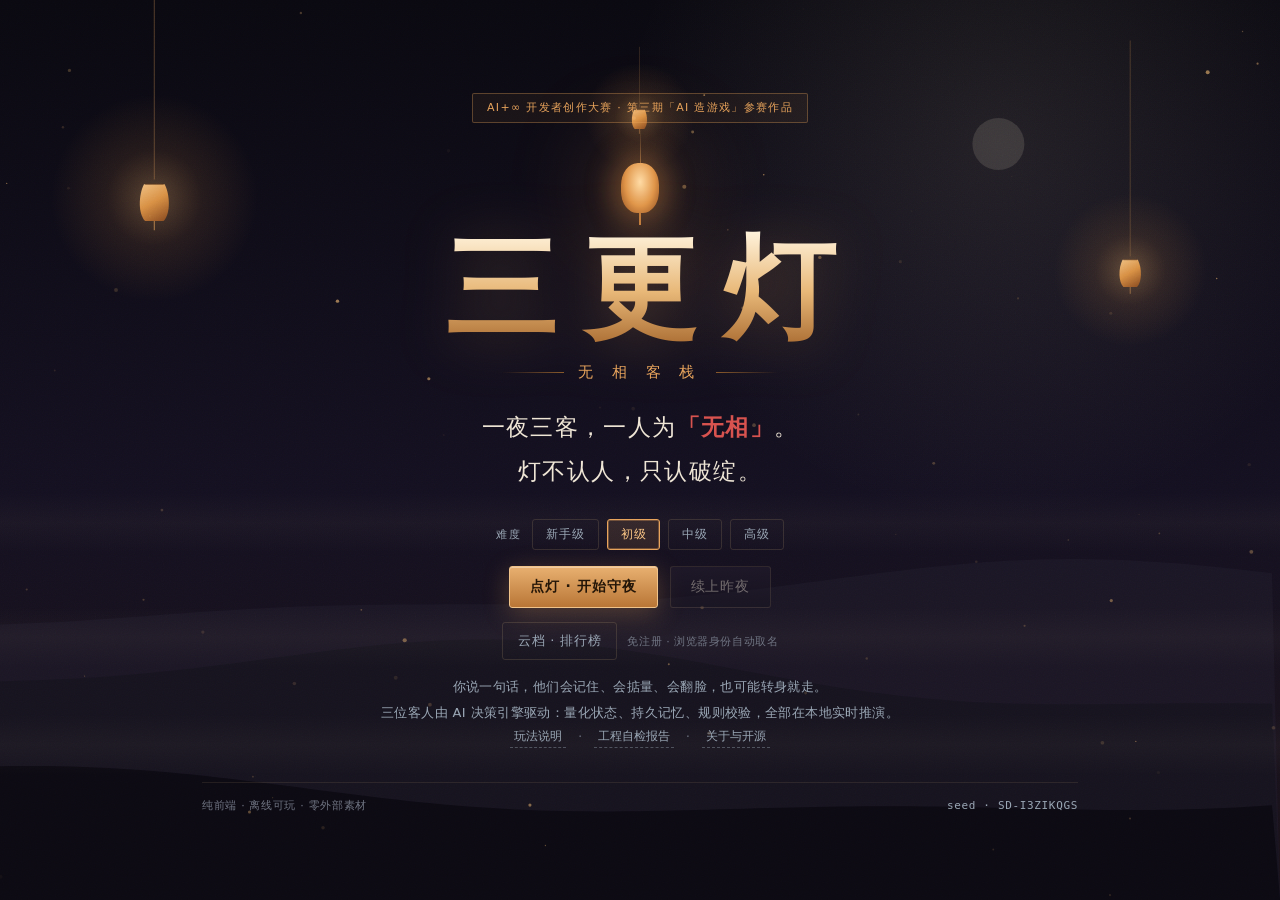
==== cloud-edition/index.html @ 27f0e7eb "feat(cloud): 新增云档版 cloud-edition（Cookie 身份 / 云存档 / 排行榜） - 复用应用 wbapp_XI4fTWFZtJY08ipIT9bg4W 开通云服务（bi" ====
<!doctype html>
<html lang="zh-CN">
<head>
<meta charset="utf-8" />
<meta name="viewport" content="width=device-width, initial-scale=1, viewport-fit=cover" />
<meta name="theme-color" content="#0a0910" />
<title>三更灯 · 无相客栈｜AI 原生推理游戏</title>
<meta name="description" content="《三更灯 · 无相客栈》—— 一夜三客，一人为「无相」。AI NPC 带着记忆与脾气自主决策，你只有六盏灯。" />
<link rel="stylesheet" href="assets/style.css" />
</head>
<body>
<canvas id="bg-canvas" aria-hidden="true"></canvas>
<div id="grain" aria-hidden="true"></div>

<!-- ======================= 封面 ======================= -->
<section id="screen-intro" class="screen active">
  <div class="intro-wrap">
    <div class="intro-badge">AI+∞ 开发者创作大赛 · 第三期「AI 造游戏」参赛作品</div>
    <div class="intro-lantern" aria-hidden="true"><span></span></div>
    <h1 class="game-title">三更灯</h1>
    <div class="title-rule"><i></i><span>无 相 客 栈</span><i></i></div>
    <p class="intro-lead">一夜三客，一人为<strong>「无相」</strong>。<br />灯不认人，只认破绽。</p>
    <!-- 先选难度，再点灯；两行「怎么玩」的描述放到按钮下面 -->
    <div class="tier-pick" id="tier-pick" role="radiogroup" aria-label="难度">
      <span class="tier-pick__label">难度</span>
      <button type="button" class="btn btn-small tier-opt" data-action="set-tier" data-tier="novice" role="radio" aria-checked="false">新手级</button>
      <button type="button" class="btn btn-small tier-opt is-on" data-action="set-tier" data-tier="basic" role="radio" aria-checked="true">初级</button>
      <button type="button" class="btn btn-small tier-opt" data-action="set-tier" data-tier="intermediate" role="radio" aria-checked="false">中级</button>
      <button type="button" class="btn btn-small tier-opt" data-action="set-tier" data-tier="advanced" role="radio" aria-checked="false">高级</button>
    </div>
    <div class="intro-actions">
      <button class="btn btn-primary" id="btn-start">点灯 · 开始守夜</button>
      <button class="btn" id="btn-continue">续上昨夜</button>
    </div>
    <div class="cloud-bar">
      <button type="button" class="btn btn-ghost btn-small" id="btn-cloud">云档 · 排行榜</button>
      <span>免注册 · 浏览器身份自动取名</span>
    </div>
    <p class="intro-sub">你说一句话，他们会记住、会掂量、会翻脸，也可能转身就走。<br />三位客人由 AI 决策引擎驱动：量化状态、持久记忆、规则校验，全部在本地实时推演。</p>
    <div class="intro-links">
      <button class="linkbtn" data-modal="howto">玩法说明</button>
      <span>·</span>
      <button class="linkbtn" data-modal="selftest">工程自检报告</button>
      <span>·</span>
      <button class="linkbtn" data-modal="about">关于与开源</button>
    </div>
    <div class="intro-foot">
      <span>纯前端 · 离线可玩 · 零外部素材</span>
      <span id="intro-seed"></span>
    </div>
  </div>
</section>

<!-- ======================= 游戏主屏 · 五幕分步 ======================= -->
<section id="screen-game" class="screen">
  <header class="topbar">
    <div class="tb-left">
      <button class="icon-btn" id="btn-home" title="回到封面">⌂</button>
      <div class="tb-title"><strong id="tb-night">第一夜</strong><span id="tb-phase">掌柜，客人都到齐了</span></div>
    </div>
    <div class="tb-center">
      <div class="lamps" id="tb-lamps" aria-label="剩余灯数"></div>
      <div class="tb-lamp-label"><span id="tb-lamp-text">6 / 6 盏</span></div>
    </div>
    <div class="tb-right">
      <div class="tb-score">累计 <b id="tb-score">0</b></div>
      <span class="tb-tier" id="tb-tier" data-difficulty-tier="basic">初级</span>
      <button class="icon-btn" id="btn-sound" title="音效开关">♪</button>
      <button class="icon-btn" id="btn-ai-toggle" title="AI 决策面板">AI</button>
      <button class="icon-btn" id="btn-help" title="玩法">?</button>
    </div>
  </header>

  <!-- 步骤条：五幕导航（点灯 → 问询 → 推演 → 指认 → 结案） -->
  <nav class="act-bar" id="act-bar" aria-label="守夜步骤">
    <ol class="act-steps" id="act-steps"></ol>
    <div class="act-bar__tip" id="act-tip"></div>
  </nav>

  <div class="game-grid" id="act-stage" data-act="lamp">
    <!-- 左：证词簿（五幕常驻，随时可对） -->
    <aside class="col col-left">
      <div class="panel grow">
        <div class="panel-head"><h2>证词簿</h2><span class="tag" id="stmt-count">0 条</span></div>
        <div class="flaw-pin" id="flaw-pin"></div>
        <div id="statement-list" class="statement-list"></div>
      </div>
    </aside>

    <!-- 中：三扇窗，一次只开一扇（第①幕「点灯」不再单独开窗：开夜卡就是那一幕） -->
    <main class="col col-center" id="act-windows" data-act="ask">

      <!-- 第①幕 · 点灯 → 已并入开夜提示框（js/main.js showNightFlaw） -->

      <!-- 第二幕 · 逐客问询（三人自上而下排开，点谁问谁） -->
      <section class="act" data-act="ask">
        <div id="guest-row" class="guest-row stack"></div>

        <!-- 柜上物证：精简一行一件，压在对话之上（全文点开看） -->
        <div class="panel clue-strip">
          <div class="panel-head"><h2>柜上物证</h2><span class="tag" id="clue-count">1 件</span><span class="clue-hint">点看全文 · 「对簿」三人同答</span></div>
          <div id="clue-list" class="clue-list"></div>
        </div>

        <div class="dialogue-wrap panel">
          <div class="panel-head"><h2>灯下对话</h2><span class="tag" id="turn-tag">第 0 回</span></div>
          <div id="dialogue" class="dialogue" aria-live="polite"></div>
        </div>

        <div class="action-dock panel">
          <div class="dock-head">
            <span class="dock-label">话头</span>
            <div class="tone-group" id="tone-group"></div>
          </div>
          <div id="topic-row" class="topic-row"></div>
          <div class="dock-foot">
            <button class="btn btn-small" id="btn-listen">添茶 · 缓一口气 <em>耗 1 灯</em></button>
            <button class="btn btn-small" id="btn-act-deduce">问完了 · AI推演</button>
            <button class="btn btn-small btn-danger" id="btn-accuse">点灯 · 指认无相</button>
          </div>
        </div>
      </section>

      <!-- 第三幕 · 推演 -->
      <section class="act" data-act="deduce">
        <div class="act-card wide">
          <div class="act-eyebrow">第 三 步 · 推 演</div>
          <h2 class="act-title">把物证与证词摊开</h2>
          <div id="logic-stage" class="logic-stage"></div>
          <div class="act-actions">
            <button class="btn" id="btn-act-back-ask">回去再问两句</button>
            <button class="btn btn-primary" id="btn-act-to-accuse">锁定了 · 去指认</button>
          </div>
        </div>
      </section>

      <!-- 第四幕 · 指认 -->
      <section class="act" data-act="accuse">
        <div class="act-card wide">
          <div class="act-eyebrow">第 四 步 · 指 认</div>
          <h2 class="act-title">灯一亮，就收不回来了</h2>
          <p class="act-lead">选一位。选错，灯灭人走。</p>
          <div id="accuse-stage" class="accuse-stage"></div>
          <div class="act-actions">
            <button class="btn" id="btn-act-back-deduce">再想想</button>
          </div>
        </div>
      </section>
    </main>

    <!-- 右：AI 决策透明面板 -->
    <aside class="col col-right" id="col-right">
      <div class="panel ai-panel">
        <div class="panel-head"><h2>AI 决策轨迹</h2><span class="tag live">实时</span></div>
        <div id="ai-panel" class="ai-panel-body"></div>
      </div>
    </aside>
  </div>
</section>

<!-- ======================= 单夜结算 ======================= -->
<section id="screen-result" class="screen">
  <div class="result-wrap">
    <div class="result-ornament" id="result-ornament">◈</div>
    <div class="result-eyebrow" id="result-eyebrow">第 一 夜 · 结 局</div>
    <h2 class="result-title" id="result-title">破晓</h2>
    <p class="result-desc" id="result-desc"></p>
    <div class="result-score"><span>本夜得分</span><b id="result-score">0</b></div>
    <div class="result-reveal" id="result-reveal"></div>
    <div class="result-belief" id="result-belief"></div>
    <div class="result-review" id="result-review"></div>
    <div class="result-actions">
      <button class="btn btn-primary" id="btn-next-night">接着守下一夜</button>
      <button class="btn" id="btn-retry-night">重来这一夜</button>
      <button class="btn btn-ghost" id="btn-copy-share">复制分享卡</button>
    </div>
    <div class="result-foot" id="result-foot"></div>
  </div>
</section>

<!-- ======================= 三夜通关 ======================= -->
<section id="screen-finale" class="screen">
  <div class="result-wrap">
    <div class="result-ornament">✦</div>
    <div class="result-eyebrow">三 夜 已 尽</div>
    <h2 class="result-title" id="finale-title">守夜人</h2>
    <p class="result-desc" id="finale-desc"></p>
    <div class="finale-table" id="finale-table"></div>
    <div class="result-actions">
      <button class="btn btn-primary" id="btn-new-run">换一批客人，再守三夜</button>
      <button class="btn" id="btn-finale-agent">看影子掌柜复盘</button>
      <button class="btn btn-ghost" id="btn-finale-copy">复制通关文案</button>
      <button class="btn btn-ghost" id="btn-cloud-finale">上传成绩 · 排行榜</button>
    </div>
    <div class="result-foot">感谢试玩 · 作品与完整源码见「关于与开源」</div>
  </div>
</section>

<div id="modal-root"></div>
<div id="toast" role="status"></div>

<script src="js/core.js"></script>
<script src="js/difficulty.js"></script>
<script src="js/logic.js"></script>
<script src="js/director.js"></script>
<script src="js/npc.js"></script>
<script src="js/llm.js"></script>
<script src="js/llm-config.js"></script>
<script src="js/game.js"></script>
<script src="js/agent.js"></script>
<script src="js/ui.js"></script>
<script src="js/guide.js"></script>
<script src="js/main.js"></script>
<script src="js/cloud-config.js"></script>
<script src="js/cloud-save.js"></script>
</body>
</html>
---- cloud-edition/assets/style.css ----
/* =====================================================================
 * 三更灯 · 无相客栈  |  style.css
 * 暗色国风「灯下夜谈」视觉体系。所有纹理、光晕、立绘均由 CSS/SVG/Canvas
 * 程序化生成，未引入任何图片、字体或音频文件。
 * ===================================================================== */
:root{
  --bg:#0a0910; --bg-2:#100e18; --bg-3:#171420;
  --panel:rgba(23,20,32,.82); --panel-2:rgba(31,26,42,.72);
  --line:rgba(200,170,120,.20); --line-2:rgba(200,170,120,.34);
  --ink:#efe6d6; --label:#c4ced8; --muted:#9aa7b5; --dim:#6f7482;
  --amber:#e8a45c; --amber-lt:#ffc987; --amber-dk:#8a5a2b;
  --jade:#5fd1b2; --crimson:#d8534f; --violet:#9b8fd8;
  --shadow:0 18px 48px rgba(0,0,0,.55);
  --serif:"Songti SC","Noto Serif CJK SC","Source Han Serif SC","STSong",SimSun,serif;
  --sans:"PingFang SC","Microsoft YaHei","Noto Sans CJK SC",system-ui,sans-serif;
}
*{box-sizing:border-box;-webkit-tap-highlight-color:transparent}
html,body{height:100%}
body{
  margin:0;background:var(--bg);color:var(--ink);font-family:var(--sans);
  font-size:14px;line-height:1.6;overflow:hidden;
  -webkit-font-smoothing:antialiased;
}
button{font-family:inherit;color:inherit;cursor:pointer}
button:disabled{cursor:not-allowed;opacity:.42}
h1,h2,h3,p{margin:0}
::-webkit-scrollbar{width:6px;height:6px}
::-webkit-scrollbar-thumb{background:rgba(200,170,120,.25);border-radius:6px}
::-webkit-scrollbar-track{background:transparent}

#bg-canvas{position:fixed;inset:0;width:100%;height:100%;z-index:0;display:block}
#grain{
  position:fixed;inset:0;z-index:1;pointer-events:none;opacity:.32;mix-blend-mode:soft-light;
  background-image:url("data:image/svg+xml;utf8,<svg xmlns='http://www.w3.org/2000/svg' width='160' height='160'><filter id='n'><feTurbulence type='fractalNoise' baseFrequency='.85' numOctaves='3' stitchTiles='stitch'/></filter><rect width='100%25' height='100%25' filter='url(%23n)' opacity='.5'/></svg>");
}
.screen{position:fixed;inset:0;z-index:2;display:none;overflow:auto}
.screen.active{display:block;animation:screenIn .45s ease both}
@keyframes screenIn{from{opacity:0;transform:translateY(8px)}to{opacity:1;transform:none}}

/* ---------------- 通用组件 ---------------- */
.btn{
  border:1px solid var(--line-2);background:linear-gradient(180deg,rgba(43,36,54,.92),rgba(24,20,32,.92));
  color:var(--ink);padding:11px 20px;border-radius:3px;font-size:14px;letter-spacing:.06em;
  transition:.2s ease;position:relative;white-space:nowrap;
}
.btn:hover:not(:disabled){border-color:var(--amber);color:var(--amber-lt);transform:translateY(-2px);box-shadow:0 8px 22px rgba(232,164,92,.16)}
.btn:active:not(:disabled){transform:translateY(0)}
.btn-primary{
  background:linear-gradient(180deg,#e8b070,#b97636);border-color:#f0c38a;color:#241608;font-weight:700;
  box-shadow:0 6px 26px rgba(232,164,92,.28),inset 0 1px 0 rgba(255,255,255,.35);
}
.btn-primary:hover:not(:disabled){background:linear-gradient(180deg,#ffc98a,#c9853f);color:#241608;box-shadow:0 10px 34px rgba(232,164,92,.42)}
.btn-ghost{background:transparent;border-color:rgba(200,170,120,.18);color:var(--muted)}
.btn-danger{border-color:rgba(216,83,79,.5);color:#f0a9a4;background:linear-gradient(180deg,rgba(80,32,34,.7),rgba(36,20,26,.8))}
.btn-danger:hover:not(:disabled){border-color:var(--crimson);color:#ffd0cc;box-shadow:0 8px 22px rgba(216,83,79,.2)}
.btn-small{padding:9px 15px;font-size:13px}
.btn em{font-style:normal;font-size:11px;color:var(--dim);margin-left:6px}
.icon-btn{
  width:32px;height:32px;border:1px solid var(--line);background:rgba(20,17,28,.7);
  border-radius:3px;color:var(--label);font-size:13px;display:grid;place-items:center;transition:.2s;
}
.icon-btn:hover{border-color:var(--amber);color:var(--amber-lt)}
.icon-btn.on{border-color:var(--amber);color:var(--amber-lt);background:rgba(232,164,92,.12)}
.linkbtn{background:none;border:0;color:var(--muted);font-size:12px;padding:2px 4px;border-bottom:1px dashed rgba(154,167,181,.4)}
.linkbtn:hover{color:var(--amber-lt);border-color:var(--amber)}
.mini-btn{width:100%;margin-top:10px;background:rgba(155,143,216,.08);border:1px dashed rgba(155,143,216,.4);color:var(--label);padding:7px;border-radius:3px;font-size:12px}
.mini-btn:hover{background:rgba(155,143,216,.18);color:#fff}
.tag{font-size:11px;color:var(--muted);border:1px solid var(--line);padding:1px 7px;border-radius:2px;letter-spacing:.05em}
.tag.live{color:var(--jade);border-color:rgba(95,209,178,.4);animation:pulse 2.4s infinite}
@keyframes pulse{0%,100%{opacity:1}50%{opacity:.5}}

.panel{
  background:var(--panel);border:1px solid var(--line);border-radius:4px;
  box-shadow:var(--shadow);backdrop-filter:blur(10px);position:relative;overflow:hidden;
}
.panel::before{
  content:"";position:absolute;inset:0;pointer-events:none;opacity:.35;
  background:repeating-linear-gradient(0deg,transparent 0 3px,rgba(255,255,255,.012) 3px 4px);
}
.panel-head{display:flex;align-items:center;justify-content:space-between;padding:10px 13px;border-bottom:1px solid var(--line);background:rgba(255,255,255,.018)}
.panel-head h2{font-family:var(--serif);font-size:14px;font-weight:600;letter-spacing:.16em;color:var(--amber-lt)}

/* ---------------- 封面 ---------------- */
#screen-intro{display:none}
#screen-intro.active{display:grid;place-items:center}
.intro-wrap{position:relative;text-align:center;padding:34px 22px 26px;max-width:920px;width:100%;z-index:2}
.intro-badge{
  display:inline-block;font-size:11px;letter-spacing:.12em;color:var(--amber);
  border:1px solid rgba(232,164,92,.32);background:rgba(232,164,92,.06);
  padding:5px 14px;border-radius:2px;margin-bottom:26px;
}
.intro-lantern{height:78px;position:relative;margin-bottom:4px}
.intro-lantern::before{content:"";position:absolute;left:50%;top:-24px;width:1px;height:40px;background:linear-gradient(180deg,transparent,rgba(232,164,92,.5))}
.intro-lantern span{
  position:absolute;left:50%;top:14px;transform:translateX(-50%);width:38px;height:50px;border-radius:44% 44% 42% 42%;
  background:radial-gradient(ellipse at 50% 38%,#ffdca6,#e0964a 55%,#8d4a1e);
  box-shadow:0 0 26px 10px rgba(232,150,70,.34),0 0 90px 36px rgba(232,150,70,.14);
  animation:sway 5s ease-in-out infinite;
}
.intro-lantern span::after{content:"";position:absolute;left:50%;bottom:-12px;transform:translateX(-50%);width:2px;height:12px;background:#c07c3c}
@keyframes sway{0%,100%{transform:translateX(-50%) rotate(-3deg)}50%{transform:translateX(-50%) rotate(3deg)}}
.game-title{
  font-family:var(--serif);font-size:clamp(58px,11vw,112px);font-weight:700;letter-spacing:.24em;
  text-indent:.24em;line-height:1.05;
  background:linear-gradient(180deg,#fff3dc 0%,#e8b878 52%,#a86a30 100%);
  -webkit-background-clip:text;background-clip:text;color:transparent;
  filter:drop-shadow(0 4px 28px rgba(232,164,92,.28));
}
.title-rule{display:flex;align-items:center;justify-content:center;gap:14px;margin:12px 0 22px;color:var(--amber);font-family:var(--serif);font-size:15px;letter-spacing:.5em}
.title-rule i{display:block;width:62px;height:1px;background:linear-gradient(90deg,transparent,var(--amber-dk))}
.title-rule i:last-child{background:linear-gradient(90deg,var(--amber-dk),transparent)}
.intro-lead{font-family:var(--serif);font-size:clamp(17px,2.4vw,23px);line-height:1.9;color:var(--ink);letter-spacing:.06em}
.intro-lead strong{color:var(--crimson);font-weight:600}
/* 描述文字现在在按钮下面（难度换到按钮上面），上边距由 .intro-actions 的下边距给 */
.intro-sub{margin:0 auto;max-width:640px;color:var(--muted);font-size:13px;line-height:2;letter-spacing:.03em}
.intro-actions{display:flex;gap:12px;justify-content:center;flex-wrap:wrap;margin:16px 0 18px}
.intro-links{display:flex;gap:12px;justify-content:center;align-items:center;color:var(--dim);font-size:12px}
.intro-foot{margin-top:34px;display:flex;justify-content:space-between;gap:12px;color:var(--dim);font-size:11px;letter-spacing:.06em;border-top:1px solid rgba(200,170,120,.12);padding-top:14px;flex-wrap:wrap}
#intro-seed{font-family:ui-monospace,Menlo,Consolas,monospace;color:var(--muted)}

/* ---------------- 顶栏 ---------------- */
#screen-game.active{display:flex;flex-direction:column;overflow:hidden}
.topbar{
  height:58px;flex:0 0 58px;display:flex;align-items:center;justify-content:space-between;gap:12px;
  padding:0 16px;border-bottom:1px solid var(--line);background:rgba(12,10,18,.78);backdrop-filter:blur(12px);z-index:5;
}
.tb-left,.tb-right,.tb-center{display:flex;align-items:center;gap:10px}
.tb-title strong{display:block;font-family:var(--serif);font-size:15px;letter-spacing:.14em;color:var(--amber-lt)}
.tb-title span{display:block;font-size:10px;color:var(--dim);letter-spacing:.06em}
.lamps{display:flex;gap:5px}
.lamp{width:12px;height:17px;border-radius:40% 40% 36% 36%;background:rgba(120,100,80,.22);border:1px solid rgba(200,170,120,.22);transition:.35s}
.lamp.on{background:radial-gradient(ellipse at 50% 35%,#ffe0aa,#d98b3f 60%,#8a4a1c);border-color:#f0bd7d;box-shadow:0 0 9px 2px rgba(232,164,92,.55)}
.lamp.out{animation:lampOut .5s ease}
@keyframes lampOut{from{opacity:1;transform:scale(1)}to{opacity:.2;transform:scale(.8)}}
.tb-lamp-label{font-size:11px;color:var(--muted);font-family:ui-monospace,monospace;white-space:nowrap}
.tb-score{font-size:11px;color:var(--muted);white-space:nowrap}
.tb-score b{color:var(--amber-lt);font-size:15px;font-family:ui-monospace,monospace;margin-left:4px}

/* ---------------- 三栏布局 ---------------- */
.game-grid{
  flex:1;min-height:0;display:grid;grid-template-columns:minmax(220px,270px) minmax(430px,1fr) minmax(240px,300px);
  gap:12px;padding:12px;overflow:hidden;
}
.col{min-height:0;display:flex;flex-direction:column;gap:12px;overflow:hidden}
.col-left .panel.grow{flex:1;display:flex;flex-direction:column;min-height:0}
.col-center{gap:10px}
.col-right{min-width:0}
.col-right.hidden{display:none}

/* 柜上物证 · 精简条：一行一件，全文点开（压在「灯下对话」之上） */
.clue-strip{flex:0 0 auto}
.clue-strip .panel-head{justify-content:flex-start;gap:8px;padding:8px 13px}
.clue-hint{font-size:9.5px;color:var(--dim);margin-left:auto;letter-spacing:.04em}
.clue-list{display:flex;flex-wrap:wrap;gap:6px;padding:8px 11px 2px}
.clue{
  flex:1 1 0;min-width:170px;position:relative;cursor:pointer;
  border:1px solid rgba(232,164,92,.26);border-radius:3px;padding:5px 9px 5px 11px;
  background:linear-gradient(135deg,rgba(232,164,92,.08),rgba(232,164,92,.015));transition:.16s;
}
.clue::before{content:"";position:absolute;left:0;top:0;bottom:0;width:2px;background:var(--amber)}
.clue:hover{border-color:rgba(232,164,92,.5);background:linear-gradient(135deg,rgba(232,164,92,.12),rgba(232,164,92,.03))}
.clue-top{display:flex;align-items:baseline;gap:7px;flex-wrap:wrap}
.clue-top b{font-family:var(--serif);font-size:12px;font-weight:400;letter-spacing:.08em;color:var(--amber-lt);white-space:nowrap}
.clue-val{font-size:10px;color:var(--jade);border:1px solid rgba(95,209,178,.32);padding:0 5px;border-radius:2px;white-space:nowrap}
/* 对簿：挂在物证条上的「一盏灯换三人同答」 */
.clue-confront{
  margin-left:auto;flex:0 0 auto;cursor:pointer;
  font-family:var(--serif);font-size:10.5px;letter-spacing:.1em;line-height:1.5;
  color:var(--amber-lt);background:rgba(232,164,92,.10);
  border:1px solid rgba(232,164,92,.42);border-radius:2px;
  padding:1px 6px;transition:.15s;
}
.clue-confront em{font-style:normal;font-size:9px;color:var(--dim);margin-left:4px;letter-spacing:0}
.clue-confront:hover{background:rgba(232,164,92,.22);border-color:var(--amber);color:#fff}
.clue-confront:disabled{opacity:.38;cursor:not-allowed}
.clue-confront:disabled:hover{background:rgba(232,164,92,.10);border-color:rgba(232,164,92,.42);color:var(--amber-lt)}
.clue-txt{margin:2px 0 0;font-size:10.5px;color:var(--dim);line-height:1.55;
  display:-webkit-box;-webkit-line-clamp:1;-webkit-box-orient:vertical;overflow:hidden}
.clue.open{flex:1 1 100%}
.clue.open .clue-txt{display:block;-webkit-line-clamp:unset;color:var(--label)}
/* 证词簿 */
/* 置顶那一行「✓ 找破绽：<判定句>」：整夜都压在证词簿顶上，随时能对一眼 */
.flaw-pin{padding:8px 11px 9px;font-size:11px;color:var(--jade);letter-spacing:.02em;line-height:1.6;
  border-bottom:1px solid rgba(95,209,178,.18);background:rgba(95,209,178,.045)}
.flaw-pin:empty{display:none}
/* 开夜提示框：一步到位交代题面（夜名 / 三客 / 物证真值 / 今夜破绽） */
.nf-night{font-family:var(--serif);font-size:12.5px;letter-spacing:.14em;color:var(--label);margin:0 0 8px}
.nf-rule{font-size:14px;color:var(--ink);line-height:1.7;margin:0 0 6px}
.nf-rule b{color:var(--amber-lt);font-family:var(--serif);font-size:17px;letter-spacing:.02em;
  text-shadow:0 0 18px rgba(255,201,135,.22)}
.nf-drift{margin:4px 0 4px;font-size:11.5px;color:#e0a3a3;line-height:1.7}
.nf-sec{margin-top:14px}
.nf-sec>h5{margin:0 0 7px;font-size:9.5px;font-weight:600;letter-spacing:.22em;color:var(--dim)}
.nf-guests{list-style:none;margin:0;padding:0;display:flex;gap:8px;flex-wrap:wrap}
.nf-guests li{flex:1 1 0;min-width:88px;border:1px solid var(--line);border-radius:6px;
  padding:7px 9px;background:rgba(255,255,255,.022);display:flex;flex-direction:column;gap:2px}
.nf-guests b{font-family:var(--serif);font-size:13.5px;color:var(--amber-lt);letter-spacing:.06em}
.nf-guests span{font-size:10px;color:var(--dim);letter-spacing:.06em}
.nf-clues{list-style:none;margin:0;padding:0;display:flex;flex-direction:column;gap:5px}
.nf-clues li{display:flex;gap:9px;align-items:baseline;border-left:2px solid rgba(232,164,92,.42);
  padding:4px 9px;background:rgba(255,255,255,.022);font-size:11.5px}
.nf-clues b{flex:0 0 auto;font-family:var(--serif);color:var(--amber-lt);letter-spacing:.04em}
.nf-clues span{color:var(--muted)}
.nf-clues em{font-style:normal;color:var(--jade);font-weight:600;letter-spacing:.02em}
.nf-foot{margin:12px 0 0;font-size:10.5px;line-height:1.65}
.statement-list{flex:1;min-height:0;overflow:auto;padding:9px 11px;display:flex;flex-direction:column;gap:7px}
.stmt{border-left:2px solid rgba(155,143,216,.5);padding:5px 8px;background:rgba(255,255,255,.025);font-size:11.5px;color:var(--label);line-height:1.7}
.stmt .who{color:var(--amber-lt);font-family:var(--serif);margin-right:5px}
.stmt .topic{color:var(--muted);font-size:10px;border:1px solid var(--line);padding:0 4px;margin-right:5px}
.stmt mark{background:rgba(95,209,178,.16);color:#a8f0da;padding:0 2px;border-radius:2px}
.stmt .extra{color:var(--violet);font-size:10px}
.empty-note{color:var(--dim);font-size:11.5px;text-align:center;padding:22px 8px;line-height:1.9}
.col-left .panel.grow>.mini-btn{margin:0 11px 11px;width:auto;flex:0 0 auto}

/* 客人卡 */
/* 客人卡：三人自上而下，一人一行；立绘在左、五维在右（省掉换人条那一层的空间） */
.guest-row.stack{display:flex;flex-direction:column;gap:7px;flex:0 0 auto}
.guest-card{
  position:relative;border:1px solid var(--line);border-radius:4px;overflow:hidden;cursor:pointer;
  background:linear-gradient(180deg,rgba(36,30,46,.9),rgba(17,14,24,.92));transition:.18s ease;
  box-shadow:0 6px 18px rgba(0,0,0,.32);
}
.guest-card:hover{transform:translateY(-1px);border-color:rgba(232,164,92,.5)}
.guest-card.on{border-color:var(--amber);box-shadow:0 0 0 1px rgba(232,164,92,.28),0 8px 22px rgba(232,164,92,.14)}
.guest-card.left{filter:grayscale(.85) brightness(.6);cursor:not-allowed}
.guest-card.left::before{content:"已离店";position:absolute;inset:0;display:grid;place-items:center;z-index:4;color:#f0c0b8;font-family:var(--serif);font-size:14px;letter-spacing:.2em;background:rgba(10,8,14,.55)}
/* 一人一行：立绘 58px 方块贴在左，正文右 */
.gcard{display:flex;align-items:stretch;gap:9px;padding:6px 10px 6px 6px}
.gc-p{flex:0 0 58px;width:58px;height:58px;display:grid;place-items:center;overflow:hidden;border-radius:3px;
  background:radial-gradient(ellipse at 50% 90%,rgba(232,164,92,.16),transparent 70%)}
/* 立绘等比缩进方框：宽高都吃满，靠 svg 默认 preserveAspectRatio 保形，别让 auto 宽度把脸裁掉 */
.gc-p svg{height:100%;width:100%;display:block}
.gc-body{flex:1;min-width:0;display:flex;flex-direction:column;justify-content:center;gap:3px}
.gc-top{display:flex;align-items:baseline;gap:7px;flex-wrap:nowrap;min-width:0}
.gc-num{font-style:normal;font-family:ui-monospace,monospace;font-size:9px;color:var(--dim);border:1px solid var(--line);
  width:14px;height:14px;display:grid;place-items:center;border-radius:2px;flex:0 0 14px;align-self:center}
.guest-card.on .gc-num{background:var(--amber-lt);border-color:var(--amber-lt);color:#241608}
.gc-name{font-family:var(--serif);font-size:14px;letter-spacing:.1em;font-weight:400;color:var(--ink);white-space:nowrap}
.gc-role{font-size:10px;color:var(--amber);letter-spacing:.06em;white-space:nowrap;overflow:hidden;text-overflow:ellipsis}
.gc-badge{margin-left:auto;flex:0 0 auto;font-size:9.5px;color:var(--dim);white-space:nowrap}
.guest-card.on .gc-badge{color:var(--amber-lt)}
/* 五维：自适应列宽，宽屏一行五项、窄屏两列 —— 纵向空间就是这么省出来的 */
.gc-bars{display:grid;grid-template-columns:repeat(auto-fit,minmax(128px,1fr));gap:2px 12px}
.gc-chips{display:flex;flex-wrap:wrap;gap:4px}
.sbar{display:flex;align-items:center;gap:5px;font-size:9.5px;color:var(--muted)}
.sbar span{width:26px;flex:0 0 26px}
.sbar .track{flex:1;height:4px;background:rgba(255,255,255,.07);border-radius:3px;overflow:hidden}
.sbar .fill{height:100%;border-radius:3px;transition:width .5s ease}
.sbar b{width:24px;text-align:right;font-weight:400;font-family:ui-monospace,monospace;color:var(--label)}
.fill.trust{background:linear-gradient(90deg,#5fd1b2,#a8f0da)}
.fill.tension{background:linear-gradient(90deg,#e8a45c,#d8534f)}
.fill.suspicion{background:linear-gradient(90deg,#9b8fd8,#d8534f)}

/* 对话 */
.dialogue-wrap{flex:1;min-height:110px;display:flex;flex-direction:column}
.dialogue{flex:1;min-height:0;overflow:auto;padding:10px 14px;display:flex;flex-direction:column;gap:7px}
.dline{font-size:12.5px;line-height:1.8;animation:lineIn .35s ease both}
@keyframes lineIn{from{opacity:0;transform:translateY(6px)}to{opacity:1;transform:none}}
.dline .who{font-family:var(--serif);letter-spacing:.06em;margin-right:6px}
.dline.ask{color:var(--muted)}
.dline.ask .who{color:var(--amber)}
.dline.npc{color:var(--ink);border-left:2px solid rgba(232,164,92,.35);padding-left:9px}
.dline.npc .who{color:var(--amber-lt)}
.dline.sys{color:var(--dim);font-size:11.5px;font-style:italic}
.dline.clue{color:var(--jade);font-size:11.5px}
.dline .act{font-size:10px;color:var(--violet);border:1px solid rgba(155,143,216,.35);padding:0 5px;margin-right:6px;border-radius:2px}

/* 操作台 */
.action-dock{flex:0 0 auto;padding:10px 12px 11px}
.dock-head{display:flex;align-items:center;justify-content:space-between;gap:10px;margin-bottom:9px;flex-wrap:wrap}
.dock-label{font-family:var(--serif);font-size:12px;letter-spacing:.18em;color:var(--amber-lt)}
.tone-group{display:flex;gap:5px}
.tone{
  border:1px solid var(--line);background:rgba(255,255,255,.02);padding:4px 10px;border-radius:2px;font-size:11.5px;color:var(--muted);transition:.18s;
}
.tone small{display:block;font-size:9px;color:var(--dim);line-height:1.2}
.tone:hover{border-color:var(--amber);color:var(--ink)}
.tone.on{border-color:var(--amber);background:rgba(232,164,92,.15);color:var(--amber-lt)}
.topic-row{display:grid;grid-template-columns:repeat(5,1fr);gap:7px}
.topic-card{
  border:1px solid var(--line);background:linear-gradient(180deg,rgba(45,38,58,.7),rgba(20,17,28,.8));
  border-radius:3px;padding:8px 5px;text-align:center;transition:.18s;position:relative;
}
.topic-card:hover:not(:disabled){border-color:var(--amber);transform:translateY(-2px);background:linear-gradient(180deg,rgba(70,54,58,.8),rgba(28,22,32,.9))}
.topic-card .glyph{display:block;font-family:var(--serif);font-size:19px;color:var(--amber-lt);line-height:1.2}
.topic-card .name{display:block;font-family:var(--serif);font-size:12px;letter-spacing:.1em;margin-top:2px}
.topic-card .hint{display:block;font-size:9px;color:var(--dim);margin-top:2px;white-space:nowrap;overflow:hidden;text-overflow:ellipsis}
.topic-card .num{position:absolute;top:2px;left:4px;font-size:9px;color:var(--dim);font-family:ui-monospace,monospace}
.dock-foot{display:flex;gap:8px;justify-content:space-between;margin-top:9px;flex-wrap:wrap}

/* ================= 五幕分步外壳（P0） ================= */
/* 步骤条：顶栏之下一条窄带，五拍走完才出结论 */
.act-bar{
  flex:0 0 auto;display:flex;align-items:center;justify-content:space-between;gap:12px;
  padding:7px 16px;border-bottom:1px solid var(--line);background:rgba(16,13,22,.62);z-index:4;
}
.act-steps{list-style:none;display:flex;align-items:center;gap:4px;margin:0;padding:0;flex-wrap:wrap}
.act-step{display:flex;align-items:center;gap:5px;padding:2px 10px 2px 6px;border-radius:2px;font-size:11.5px;color:var(--dim);position:relative}
.act-step i{font-style:normal;font-family:var(--serif);font-size:12px;width:17px;height:17px;display:grid;place-items:center;
  border:1px solid rgba(200,170,120,.24);border-radius:50%;color:var(--dim);line-height:1}
.act-step b{font-weight:400;letter-spacing:.08em}
.act-step.done{color:var(--jade)}
.act-step.done i{border-color:rgba(95,209,178,.5);color:var(--jade);background:rgba(95,209,178,.10)}
.act-step.on{color:var(--amber-lt);background:rgba(232,164,92,.10)}
.act-step.on i{border-color:var(--amber);color:#241608;background:linear-gradient(180deg,#ffc98a,#c9853f)}
.act-step.on b{letter-spacing:.14em}
.act-bar__tip{font-size:10.5px;color:var(--dim);letter-spacing:.03em;white-space:nowrap;overflow:hidden;text-overflow:ellipsis}

/* 舞台：一次只开一扇窗 */
#act-windows>.act{display:none}
#act-windows[data-act="lamp"]>.act[data-act="lamp"],
#act-windows[data-act="ask"]>.act[data-act="ask"],
#act-windows[data-act="deduce"]>.act[data-act="deduce"],
#act-windows[data-act="accuse"]>.act[data-act="accuse"]{
  display:flex;flex-direction:column;gap:10px;flex:1;min-height:0;overflow:auto;animation:actIn .26s ease;
}
/* 注意：这里不能写 animation-fill-mode:both —— 动画填充期内的 transform 会让 .act
   成为 fixed 后代的包含块，窄屏吸底操作台（.action-dock）会被错误地钉在 .act 底部。 */
/* 只做淡入，绝不动 transform：一旦 .act 带 transform，它会变成 fixed 后代的包含块，
   窄屏吸底操作台会跟着 .act 跑，每次切幕都跳一下。 */
@keyframes actIn{from{opacity:0}to{opacity:1}}

/* 一幕之「窗」：带自己的标题与前后步 */
.act-card{
  margin:auto;width:100%;max-width:640px;padding:24px 26px 20px;border:1px solid rgba(200,170,120,.20);border-radius:4px;
  background:linear-gradient(180deg,rgba(34,28,44,.92),rgba(15,12,21,.95));box-shadow:0 18px 50px rgba(0,0,0,.5);
}
.act-card.wide{max-width:820px}
.act-eyebrow{font-size:10.5px;letter-spacing:.30em;color:var(--amber);margin-bottom:8px}
.act-title{font-family:var(--serif);font-size:21px;letter-spacing:.10em;color:var(--ink);margin-bottom:10px}
.act-lead{font-size:12.5px;color:var(--label);line-height:1.95;margin-bottom:14px}
.act-actions{display:flex;gap:9px;flex-wrap:wrap;margin-top:16px}
.act-foot{font-size:10.5px;color:var(--dim);line-height:1.9;margin-top:12px;border-top:1px dashed var(--line);padding-top:9px}

/* 第一幕 · 点灯 */
.lamp-roster{display:grid;grid-template-columns:repeat(3,1fr);gap:10px;margin:14px 0}
.lamp-guest{border:1px solid var(--line);border-radius:3px;padding:9px 6px;text-align:center;background:rgba(255,255,255,.02)}
.lamp-guest .lg-p{height:74px;display:grid;place-items:center;overflow:hidden}
.lamp-guest .lg-p svg{height:100%;width:auto;filter:drop-shadow(0 4px 10px rgba(0,0,0,.5))}
.lamp-guest b{display:block;font-family:var(--serif);font-size:14px;letter-spacing:.10em;color:var(--ink);margin-top:4px}
.lamp-guest span{display:block;font-size:10px;color:var(--amber);letter-spacing:.08em;margin-top:2px}
.lamp-brief{list-style:none;margin:0;padding:0;font-size:11.5px;color:var(--label);line-height:1.95}
.lamp-brief li{border-left:2px solid rgba(232,164,92,.3);padding:3px 0 3px 9px;margin-bottom:5px;background:rgba(255,255,255,.02)}
.lamp-brief li b{color:var(--amber-lt);font-family:var(--serif);letter-spacing:.06em}
.lamp-brief li.lb-head{border-left-color:rgba(95,209,178,.45);color:var(--jade);font-size:10.5px}

/* 第二幕 · 话头 chips */
.askchip{font-size:10px;border:1px solid var(--line);border-radius:2px;padding:1px 6px;color:var(--dim);letter-spacing:.04em}
.askchip.on{border-color:rgba(95,209,178,.42);color:#a8f0da;background:rgba(95,209,178,.10)}
.askchip em{font-style:normal;color:var(--jade);margin-left:4px}

/* 第三幕 · 推演台（内联） */
.logic-stage{min-height:0}
.logic-board p{font-size:12px;color:var(--label);line-height:1.9}
.lg-dim{color:var(--dim);font-size:11px}
.lg-em{color:var(--amber-lt);font-family:var(--serif)}
.lg-foot{margin-top:6px;font-size:10.5px}
.oprow{display:flex;gap:7px;margin:12px 0 8px;flex-wrap:wrap}
.opbtn{
  display:flex;align-items:center;gap:6px;padding:6px 12px;border:1px solid var(--line);border-radius:3px;
  background:rgba(255,255,255,.02);color:var(--muted);transition:.18s;
}
.opbtn b{font-family:var(--serif);font-size:17px;line-height:1;color:var(--amber-lt)}
.opbtn span{font-size:11px;letter-spacing:.1em}
.opbtn:hover{border-color:rgba(232,164,92,.55);color:var(--ink)}
.opbtn.on{border-color:var(--amber);background:rgba(232,164,92,.14);box-shadow:0 0 0 1px rgba(232,164,92,.35)}
.opbtn.on span{color:var(--amber-lt)}
.op-legend{list-style:none;margin:0 0 10px;padding:0;display:grid;grid-template-columns:1fr 1fr;gap:3px 14px;font-size:10.5px;color:var(--dim)}
.op-legend li b{color:var(--muted);font-family:var(--serif)}
.op-legend li.on{color:var(--muted)}
.op-legend li.on b{color:var(--amber-lt)}
.logic-table{width:100%;border-collapse:collapse;font-size:11.5px;margin-top:6px}
.logic-table th,.logic-table td{border:1px solid rgba(200,170,120,.16);padding:6px 8px;text-align:left;vertical-align:top}
.logic-table th{background:rgba(232,164,92,.08);color:var(--amber-lt);font-size:11px;letter-spacing:.08em;font-weight:400}
.logic-table tbody tr:last-child{background:rgba(155,143,216,.07)}
.logic-verdict{margin-top:12px;font-size:12.5px;line-height:1.9}
/* 当夜残卷（P5）：只留「这一夜找什么样的破绽」，不再印式子 */
.lg-scroll{display:flex;align-items:baseline;gap:8px;flex-wrap:wrap;margin:10px 0 0;padding:7px 10px;
  border-left:2px solid rgba(232,164,92,.5);background:rgba(232,164,92,.06);border-radius:2px}
.lg-tag{font-size:10px;letter-spacing:.18em;color:var(--amber);border:1px solid rgba(232,164,92,.4);
  padding:1px 5px;border-radius:2px;white-space:nowrap}
.lg-kind{font-size:10px;letter-spacing:.12em;color:var(--violet);border:1px solid rgba(155,143,216,.42);
  padding:1px 5px;border-radius:2px;white-space:nowrap}
.lg-expr{font-family:var(--serif);font-size:14px;color:var(--amber-lt);letter-spacing:.02em;line-height:1.7}
.lg-gloss{font-size:11px;color:var(--dim);line-height:1.7;flex:1 1 100%}
.lg-warn{margin:6px 0 0;font-size:11px;color:var(--amber-lt);line-height:1.8}
.lg-foot2{margin:8px 0 0;font-size:11px;color:var(--dim);line-height:1.8}
.lg-count td{background:rgba(155,143,216,.06);font-size:12px}

/* AI 掌柜 · 审计（弹窗） */
.au-row{display:flex;align-items:center;gap:8px;margin:5px 0;font-size:11.5px}
.au-nm{flex:0 0 56px;color:var(--label);font-family:var(--serif);letter-spacing:.06em}
.au-row.hot .au-nm{color:var(--amber-lt)}
.au-pct{flex:0 0 38px;text-align:right;color:var(--dim);font-size:10.5px}

/* 第四幕 · 指认 */
.accuse-stage{display:grid;grid-template-columns:repeat(3,1fr);gap:10px;margin:14px 0 0}
.accuse-card{
  border:1px solid var(--line);border-radius:3px;padding:10px 8px;text-align:center;background:rgba(255,255,255,.02);
  transition:.18s;color:var(--muted);
}
.accuse-card:hover:not(:disabled){border-color:var(--crimson);background:rgba(216,83,79,.10);transform:translateY(-3px)}
.accuse-card .ac-p{height:82px;display:grid;place-items:center;overflow:hidden}
.accuse-card .ac-p svg{height:100%;width:auto;filter:drop-shadow(0 4px 10px rgba(0,0,0,.5))}
.accuse-card b{display:block;font-family:var(--serif);font-size:15px;letter-spacing:.12em;color:var(--ink);margin-top:5px}
.accuse-card span{display:block;font-size:10px;color:var(--amber);letter-spacing:.08em;margin-top:2px}
.accuse-card em{display:block;font-style:normal;font-size:10px;color:var(--violet);margin-top:5px;font-family:ui-monospace,monospace}
.accuse-card:disabled{opacity:.4;cursor:not-allowed}
.accuse-note{grid-column:1/-1;font-size:10.5px;color:var(--dim);line-height:1.9}

/* AI 决策面板 */
.ai-panel{flex:1;min-height:0;display:flex;flex-direction:column}
.ai-panel-body{flex:1;min-height:0;overflow:auto;padding:10px 12px 16px}
.ai-empty{color:var(--dim);font-size:11.5px;line-height:2;text-align:center;padding:24px 6px}
.ai-block{margin-bottom:14px}
.ai-block h4{font-size:10.5px;letter-spacing:.16em;color:var(--muted);font-weight:500;margin-bottom:7px;display:flex;justify-content:space-between}
.ai-block h4 span{color:var(--dim);font-family:ui-monospace,monospace;letter-spacing:0}
.chiprow{display:flex;flex-wrap:wrap;gap:5px}
.chip{font-size:10px;font-family:ui-monospace,monospace;border:1px solid var(--line);padding:2px 6px;border-radius:2px;color:var(--label);background:rgba(255,255,255,.025)}
.chip.hot{color:var(--amber-lt);border-color:rgba(232,164,92,.4)}
.util{display:flex;align-items:center;gap:6px;margin-bottom:4px;font-size:10px}
.util .nm{width:62px;flex:0 0 62px;color:var(--label);white-space:nowrap;overflow:hidden;text-overflow:ellipsis}
.util .bar{flex:1;height:7px;background:rgba(255,255,255,.055);border-radius:2px;overflow:hidden}
.util .bar i{display:block;height:100%;background:linear-gradient(90deg,rgba(155,143,216,.55),var(--violet));border-radius:2px}
.util .val{width:34px;text-align:right;font-family:ui-monospace,monospace;color:var(--muted)}
.util.chosen .nm{color:var(--amber-lt);font-weight:700}
.util.chosen .bar i{background:linear-gradient(90deg,rgba(232,164,92,.6),var(--amber-lt))}
.util.illegal{opacity:.38}
.util.illegal .nm{text-decoration:line-through}
.rule-note{font-size:10px;color:var(--jade);line-height:1.75;border-left:2px solid rgba(95,209,178,.35);padding-left:7px;margin-bottom:4px}
.chosen-badge{display:inline-block;font-family:var(--serif);font-size:14px;letter-spacing:.12em;color:#241608;background:linear-gradient(180deg,#ffc98a,#c9853f);padding:3px 14px;border-radius:2px}
.delta{font-size:10px;font-family:ui-monospace,monospace;color:var(--label);line-height:1.9}
.delta .up{color:var(--jade)}.delta .down{color:var(--crimson)}
.memo{font-size:10.5px;color:var(--muted);line-height:1.8;border-top:1px dashed var(--line);padding-top:5px;margin-top:5px}
.ai-btns{display:flex;gap:6px;flex-wrap:wrap;margin-top:6px}

/* ---------------- 结算 / 通关 ---------------- */
#screen-result.active,#screen-finale.active{display:grid;place-items:center}
.result-wrap{width:min(760px,92vw);max-height:92vh;overflow:auto;background:rgba(17,14,24,.9);border:1px solid var(--line-2);border-radius:5px;box-shadow:var(--shadow);padding:30px 34px;text-align:center;position:relative;backdrop-filter:blur(14px)}
.result-ornament{font-size:26px;color:var(--amber);margin-bottom:6px;text-shadow:0 0 22px rgba(232,164,92,.6)}
.result-eyebrow{font-size:11px;letter-spacing:.4em;color:var(--muted)}
.result-title{font-family:var(--serif);font-size:clamp(34px,7vw,54px);letter-spacing:.22em;text-indent:.22em;margin:8px 0 12px;background:linear-gradient(180deg,#fff0d6,#d99a53);-webkit-background-clip:text;background-clip:text;color:transparent}
.result-desc{font-family:var(--serif);font-size:14px;color:var(--label);line-height:2;max-width:560px;margin:0 auto}
.result-score{margin:20px 0;display:flex;align-items:baseline;justify-content:center;gap:12px}
.result-score span{font-size:11px;color:var(--muted);letter-spacing:.2em}
.result-score b{font-family:ui-monospace,monospace;font-size:38px;color:var(--amber-lt);text-shadow:0 0 24px rgba(232,164,92,.4)}
.result-reveal{text-align:left;border:1px solid var(--line);border-radius:3px;overflow:hidden;margin:14px 0}
.reveal-row{display:grid;grid-template-columns:90px 1fr;gap:10px;padding:9px 12px;border-bottom:1px solid rgba(200,170,120,.1);font-size:12px}
.reveal-row:last-child{border-bottom:0}
.reveal-row .k{color:var(--amber);font-family:var(--serif);letter-spacing:.1em}
.reveal-row .v{color:var(--label);line-height:1.8}
.reveal-row .v em{font-style:normal;color:var(--jade)}
.reveal-row .v i{font-style:normal;color:var(--crimson)}
.result-belief{display:flex;flex-direction:column;gap:6px;margin:14px 0;text-align:left}
.belief-row{display:flex;align-items:center;gap:9px;font-size:11px;color:var(--muted)}
.belief-row .nm{width:64px;color:var(--label)}
.belief-row .bar{flex:1;height:6px;background:rgba(255,255,255,.06);border-radius:3px;overflow:hidden}
.belief-row .bar i{display:block;height:100%;background:linear-gradient(90deg,#9b8fd8,#d8534f);border-radius:3px}
.belief-row .pct{width:42px;text-align:right;font-family:ui-monospace,monospace}
.result-actions{display:flex;gap:10px;justify-content:center;flex-wrap:wrap;margin-top:20px}.result-foot{margin-top:20px;font-size:11px;color:var(--dim);border-top:1px solid rgba(200,170,120,.12);padding-top:12px;line-height:1.9}
/* 复盘卡：漏掉的物证 / 自相矛盾 / 门槛差多少 */
.result-review{margin:14px 0;text-align:left}
.rv-wrap{border:1px solid rgba(200,170,120,.18);border-radius:3px;padding:12px 14px;background:rgba(255,255,255,.015)}
.rv-h{font-size:11px;letter-spacing:.14em;color:var(--muted);margin:2px 0 8px}
.rv-h+.rv-row{margin-bottom:10px}
.rv-row{display:flex;gap:10px;font-size:12px;line-height:1.75;color:var(--label);margin-bottom:4px}
.rv-row .rv-k{flex:0 0 96px;color:#c4ced8}
.rv-row .rv-v{flex:1;color:var(--muted)}
.rv-row .rv-v i{color:#c9a227;font-style:normal}
.rv-foot{margin-top:10px;padding-top:10px;border-top:1px dashed rgba(200,170,120,.16);font-size:11px;color:var(--dim);line-height:1.8}
.finale-table{width:100%;border-collapse:collapse;margin:18px 0;font-size:12px}
.finale-table th,.finale-table td{border-bottom:1px solid rgba(200,170,120,.14);padding:8px 6px;text-align:center;color:var(--label)}
.finale-table th{color:var(--muted);font-weight:400;letter-spacing:.1em;font-size:11px}
.finale-table td.ok{color:var(--jade)}
.finale-table td.no{color:var(--crimson)}

/* ---------------- 弹窗 / Toast ---------------- */
.modal-mask{position:fixed;inset:0;z-index:30;background:rgba(5,4,9,.78);backdrop-filter:blur(6px);display:grid;place-items:center;padding:20px;animation:fade .2s ease}
@keyframes fade{from{opacity:0}to{opacity:1}}
.modal{width:min(720px,94vw);max-height:86vh;overflow:auto;background:linear-gradient(180deg,#1b1724,#100e18);border:1px solid var(--line-2);border-radius:5px;box-shadow:0 24px 70px rgba(0,0,0,.7)}
.modal-head{display:flex;justify-content:space-between;align-items:center;padding:14px 18px;border-bottom:1px solid var(--line);position:sticky;top:0;background:#1b1724;z-index:2}
.modal-head h3{font-family:var(--serif);font-size:17px;letter-spacing:.16em;color:var(--amber-lt)}
.modal-body{padding:18px 20px 22px;font-size:13px;color:var(--label);line-height:1.95}
.modal-body h4{font-family:var(--serif);color:var(--amber);font-size:14px;letter-spacing:.1em;margin:18px 0 6px}
.modal-body h4:first-child{margin-top:0}
.modal-body p{margin:6px 0}
.modal-body ul{padding-left:20px;margin:6px 0}
.modal-body li{margin:3px 0}
.modal-body code,.modal-body pre{font-family:ui-monospace,Menlo,Consolas,monospace;font-size:11px;color:var(--jade);background:rgba(0,0,0,.35);padding:1px 5px;border-radius:2px}
.modal-body pre{display:block;padding:10px 12px;overflow:auto;line-height:1.6;white-space:pre-wrap;word-break:break-all;border:1px solid var(--line)}
.kv{display:grid;grid-template-columns:130px 1fr;gap:6px 12px;font-size:12px;margin:8px 0}
.kv .k{color:var(--muted)}
.test-row{display:flex;gap:8px;align-items:flex-start;font-size:11.5px;border-bottom:1px dashed rgba(200,170,120,.14);padding:6px 0}
.test-row .ok{color:var(--jade);flex:0 0 auto}.test-row .bad{color:var(--crimson);flex:0 0 auto}
.test-row .d{color:var(--dim);font-family:ui-monospace,monospace;font-size:10px;overflow:hidden;text-overflow:ellipsis}
#toast{position:fixed;left:50%;bottom:34px;transform:translateX(-50%) translateY(20px);z-index:50;background:rgba(28,22,34,.96);border:1px solid var(--amber);color:var(--amber-lt);padding:9px 18px;border-radius:3px;font-size:12.5px;opacity:0;pointer-events:none;transition:.28s;box-shadow:0 8px 30px rgba(0,0,0,.5);max-width:88vw;text-align:center}
#toast.show{opacity:1;transform:translateX(-50%) translateY(0)}

/* ---------------- 响应式 ---------------- */
@media (max-width:1180px){
  .game-grid{grid-template-columns:minmax(190px,230px) minmax(360px,1fr);overflow:auto}
  .col-right{display:none}
  .col-right.force-show{display:flex;position:fixed;right:0;top:58px;bottom:0;width:min(320px,90vw);z-index:12;background:var(--bg);padding:10px;box-shadow:-14px 0 40px rgba(0,0,0,.6)}
}
@media (max-width:760px){
  body{font-size:13px}
  .topbar{height:52px;flex-basis:52px;padding:0 9px;gap:6px}
  .tb-title span,.tb-score,.tb-lamp-label{display:none}
  .game-grid{display:flex;flex-direction:column;overflow:auto;padding:9px;gap:9px}
  .col{overflow:visible;flex:0 0 auto}
  .col-left{flex-direction:row;gap:9px}
  .col-left .panel{flex:1;min-width:0}
  .statement-list{max-height:150px}
  .clue{min-width:150px;padding:4px 7px 4px 9px}
  .clue-top{gap:4px}
  .clue-top b{font-size:11px}
  .clue-val{font-size:9px;padding:0 3px}
  .clue-txt{font-size:10px}
  .col-center{gap:9px}
  .guest-row.stack{gap:6px}
  .gcard{gap:7px;padding:5px 8px 5px 5px}
  .gc-p{flex:0 0 48px;width:48px;height:48px}
  .gc-name{font-size:13px}
  .gc-role{font-size:9.5px}
  .gc-badge{font-size:9px}
  .gc-bars{grid-template-columns:repeat(auto-fit,minmax(104px,1fr));gap:2px 9px}
  .gc-chips{display:none}
  .topic-row{grid-template-columns:repeat(5,1fr);gap:4px}
  .topic-card{padding:6px 2px}
  .topic-card .glyph{font-size:16px}
  .topic-card .hint{display:none}
  .dialogue-wrap{min-height:130px}
  .dock-head{gap:6px}
  .tone{padding:3px 7px;font-size:11px}
  .tone small{display:none}
  .dock-foot .btn{flex:1;font-size:12px;padding:8px 6px}
  /* 第三颗按钮（去推演）让吸底操作台高了一截，垫高留白避免压住对话 */
  .game-grid{padding-bottom:206px}
  .action-dock{position:fixed;left:8px;right:8px;bottom:8px;z-index:8;background:rgba(20,17,28,.97);box-shadow:0 -10px 30px rgba(0,0,0,.62);padding:8px 9px 9px}
  .dock-foot{gap:6px;margin-top:7px}
  .dialogue-wrap{min-height:120px;max-height:230px}
  .dialogue{max-height:185px}
  .result-wrap{padding:22px 16px}
  .reveal-row{grid-template-columns:70px 1fr;font-size:11px}
  .intro-wrap{padding:16px 14px}
  .intro-sub{font-size:12px}
  .intro-actions .btn{padding:10px 14px;font-size:13px}
  /* 五幕外壳 · 窄屏 */
  .act-bar{padding:6px 9px;gap:6px}
  .act-bar__tip{display:none}
  .act-steps{gap:2px}
  .act-step{padding:2px 6px 2px 4px;font-size:10.5px}
  .act-step b{display:none}
  .act-step.on b{display:inline}
  #act-windows>.act{overflow:visible;flex:0 0 auto}
  #act-windows[data-act="ask"]>.act[data-act="ask"]{flex:1 1 auto}
  /* 窄屏先看见当前这一幕，物证/证词簿排到后面（仍随屏可取） */
  #act-windows{order:-1}
  .col-left{order:1}
  #act-stage:not([data-act="ask"]){padding-bottom:9px}
  .act-card{padding:16px 14px}
  .act-title{font-size:17px}
  .gc-p{flex:0 0 48px;width:48px;height:48px}
  .gcard{gap:7px;padding:3px 8px 3px 4px}
  .gc-body{gap:1px}
  .guest-row.stack{gap:5px}
  .gc-name{font-size:12.5px;letter-spacing:.06em}
  .gc-role{display:none}
  /* 五维两列：条长够读出高低，三行也不算高 */
  .gc-bars{grid-template-columns:repeat(auto-fit,minmax(112px,1fr));gap:2px 10px}
  .sbar{font-size:9px;gap:4px}
  .sbar span{width:22px;flex:0 0 22px}
  .sbar b{width:20px}
  .askchip{font-size:9px;padding:0 4px}
  .lamp-roster,.accuse-stage{gap:6px}
  .lamp-guest .lg-p,.accuse-card .ac-p{height:62px}
  .op-legend{grid-template-columns:1fr}
}
@media (max-width:400px){
  .col-left{flex-direction:column}
  .statement-list{max-height:120px}
  .act-step{padding:1px 4px}
  .lamp-roster,.accuse-stage{grid-template-columns:1fr 1fr}
}
/* ================= 新用户操作指引（v1.1 追加段，不修改上方任何既有规则） ================= */
:root{
  --guide-z:20; --guide-scrim:rgba(5,4,9,.72); --guide-hole-pad:8px;
  --guide-radius:4px; --guide-gap:12px; --guide-tap:44px;
}
#guide-layer{position:fixed;inset:0;z-index:var(--guide-z);pointer-events:none}
.guide-mask{position:fixed;inset:0;z-index:0;pointer-events:none}
.guide-scrim{position:fixed;inset:0;z-index:2;pointer-events:auto;background:transparent;touch-action:none;overscroll-behavior:contain;animation:guide-fade .2s ease both}
#guide-holes-box{position:fixed;inset:0;z-index:1;pointer-events:none}
.guide-hole{
  position:fixed;box-sizing:border-box;pointer-events:none;
  border:1px solid var(--amber);border-radius:var(--guide-radius);
  box-shadow:0 0 0 1px rgba(232,164,92,.35),0 0 18px 4px rgba(232,164,92,.22),inset 0 0 12px rgba(232,164,92,.06);
  animation:guide-breathe 2.4s ease-in-out infinite;
}
/* 5.4-5：无 #btn-help 捕获层 —— 全屏唯一命中层为 .guide-scrim，点击由引导层按 3.2 映射 */
.guide-bubble{
  position:fixed;z-index:3;pointer-events:auto;overflow:visible;
  width:min(92vw,340px);max-width:min(92vw,340px);
  max-height:min(60vh,420px);
  background:var(--panel);border:1px solid var(--line-2);border-radius:var(--guide-radius);
  backdrop-filter:blur(10px);box-shadow:0 12px 32px rgba(0,0,0,.5);
  padding:16px 18px;animation:guide-pop .2s ease both;will-change:transform,opacity;
}
.guide-bubble:focus:not(:focus-visible){outline:none}
.guide-bubble:focus-visible{outline:2px solid var(--amber-lt);outline-offset:2px}
.guide-bubble::before{content:"";position:absolute;left:0;right:0;top:0;height:2px;background:linear-gradient(90deg,transparent,var(--amber),transparent)}
.guide-bubble__arrow{position:absolute;width:10px;height:10px;background:var(--panel);border-right:1px solid var(--line-2);border-bottom:1px solid var(--line-2)}
.guide-bubble__arrow.is-top{top:-6px;transform:rotate(225deg)}
.guide-bubble__arrow.is-bottom{bottom:-6px;transform:rotate(45deg)}
.guide-label{font-size:11.5px;letter-spacing:.08em;color:var(--muted);margin-bottom:6px}
.guide-bubble__title{margin:0;font-family:var(--serif);font-size:17px;font-weight:600;letter-spacing:.04em;color:var(--amber-lt)}
.guide-bubble__body{margin:8px 0 0;font-size:14px;line-height:1.7;color:var(--ink);overflow-y:auto;max-height:min(40vh,300px)}
.guide-progress{display:flex;align-items:center;gap:8px;flex-wrap:wrap;margin-top:12px;padding-top:12px;border-top:1px solid var(--line)}
.guide-dot{display:inline-block;width:8px;height:8px;border-radius:50%;border:1px solid var(--line-2);background:transparent;flex:0 0 auto}
.guide-dot.is-done{background:var(--amber);border-color:var(--amber)}
.guide-dot.is-active{width:10px;height:10px;background:var(--amber-lt);border-color:var(--amber-lt);box-shadow:0 0 8px rgba(255,201,135,.5)}
.guide-progress__text{font-size:12px;color:var(--muted);font-variant-numeric:tabular-nums;margin-left:auto}
.guide-actions{display:flex;align-items:center;gap:8px;flex-wrap:wrap;margin-top:12px;padding-top:12px;border-top:1px solid var(--line)}
.guide-actions #btn-guide-next{margin-left:auto}
.guide-actions__skip{border-color:transparent!important;color:var(--muted)!important}
.guide-actions__skip:hover{color:var(--ink)!important;background:rgba(200,170,120,.06)}
.guide-actions .btn:focus-visible{outline:2px solid var(--amber-lt);outline-offset:2px}
.guide-actions .btn.is-last{min-width:150px}
/* 引导中顶栏「?」：描边态提示「当前＝跳过」；点击由唯一命中层 .guide-scrim 的矩形命中判定承接 */
/* 设计案 5.4-5：不设 z-index:21（子级翻不过 body 级 z-20）；仅描边态提示「当前＝跳过」 */
body.is-guiding #btn-help{border-color:var(--amber);color:var(--amber-lt)}
/* 结束态：话头区呼吸描边 2s，纯装饰、不拦截、不耗灯 */
.guide-afterglow{animation:guide-afterglow 2s ease-out 1}
@keyframes guide-fade{from{opacity:0}to{opacity:1}}
@keyframes guide-pop{from{opacity:0;transform:translateY(6px)}to{opacity:1;transform:translateY(0)}}
@keyframes guide-breathe{
  0%{box-shadow:0 0 0 1px rgba(232,164,92,.35),0 0 18px 4px rgba(232,164,92,.22),inset 0 0 12px rgba(232,164,92,.06)}
  50%{box-shadow:0 0 0 1px rgba(232,164,92,.45),0 0 26px 6px rgba(232,164,92,.34),inset 0 0 12px rgba(232,164,92,.08)}
  100%{box-shadow:0 0 0 1px rgba(232,164,92,.35),0 0 18px 4px rgba(232,164,92,.22),inset 0 0 12px rgba(232,164,92,.06)}
}
@keyframes guide-afterglow{
  0%{box-shadow:0 0 0 1px rgba(232,164,92,.7),0 0 20px 4px rgba(232,164,92,.4)}
  100%{box-shadow:0 0 0 1px rgba(232,164,92,0),0 0 0 0 rgba(232,164,92,0)}
}
@media (max-width:760px){
  .guide-bubble{width:min(92vw,340px);max-width:min(92vw,340px);padding:14px}
  .guide-bubble__title{font-size:16px}
  .guide-bubble__body{font-size:13px}
  .guide-progress{gap:6px}
  .guide-actions .btn{flex:1 1 auto;min-height:var(--guide-tap);min-width:var(--guide-tap)}
  .guide-actions__skip{flex:0 0 auto}
}
@media (max-width:400px){
  .guide-progress{gap:4px}
  .guide-dot{width:6px;height:6px}
  .guide-dot.is-active{width:8px;height:8px}
}
@media (prefers-reduced-motion:reduce){
  .guide-hole{animation:none;box-shadow:0 0 0 1px rgba(232,164,92,.45),0 0 18px 4px rgba(232,164,92,.28),inset 0 0 12px rgba(232,164,92,.06)}
  .guide-bubble,.guide-scrim,.guide-afterglow{animation:none}
}
@media (prefers-reduced-motion:reduce){
  *{animation-duration:.01ms !important;transition-duration:.01ms !important}
}
/* ================= 四档难度选择（v1.2 追加段，不修改上方任何既有规则） ================= */
/* 难度选择条已从 .intro-actions 里搬出来，独立占一行、位于「点灯」之上 */
.tier-pick{display:flex;align-items:center;justify-content:center;gap:8px;flex-wrap:wrap;margin:26px auto 0}
.tier-pick__label{font-family:var(--serif);font-size:11px;letter-spacing:.18em;color:var(--muted);margin-right:2px}
.tier-opt{padding:6px 13px;font-size:12px;letter-spacing:.08em;color:var(--muted);border-color:rgba(200,170,120,.18);background:transparent}
.tier-opt:hover:not(:disabled){border-color:var(--amber);color:var(--amber-lt);transform:none;box-shadow:none}
.tier-opt.is-on{border-color:var(--amber);color:var(--amber-lt);background:rgba(232,164,92,.12);box-shadow:inset 0 0 0 1px rgba(232,164,92,.35)}
.tier-opt:focus-visible{outline:2px solid var(--amber-lt);outline-offset:2px}
.tb-tier{font-size:11px;color:var(--amber-lt);white-space:nowrap;border:1px solid var(--line);padding:2px 8px;border-radius:2px;font-family:var(--serif);letter-spacing:.08em}
@media (max-width:760px){
  .tb-tier{display:none}
  .tier-pick{gap:6px}
  .tier-opt{padding:6px 9px;font-size:11px}
}

/* ================= 推演台 · 逻辑筛人（P1 追加段，不修改上方任何既有规则） ================= */
.logic-board p{font-size:12.5px;line-height:1.9;color:var(--muted)}
.logic-board b{color:var(--amber-lt)}
.logic-table{width:100%;font-size:12px}
.logic-table th,.logic-table td{padding:7px 8px;border-bottom:1px solid var(--line);text-align:center;white-space:nowrap}
.logic-table th:first-child,.logic-table td:first-child{text-align:left}
.logic-table tbody tr:last-child td{border-top:1px solid rgba(232,164,92,.28);border-bottom:none;padding-top:9px}
.mini-btn.on{color:var(--amber-lt)}

/* ================= 云档 · 排行榜（云版本专用，不进原版静态站） ================= */
.cloud-bar{display:flex;align-items:center;justify-content:center;gap:10px;margin:-4px 0 14px;flex-wrap:wrap}
.cloud-bar span{font-size:11px;color:var(--dim);letter-spacing:.05em}
.cloud-id{margin:0 0 12px;font-size:13px;line-height:1.9;color:var(--text)}
.cloud-id b{color:var(--amber-lt);font-size:15px;letter-spacing:.06em}
.cloud-id span{font-size:11px;color:var(--dim)}
.cloud-actions{display:flex;gap:8px;flex-wrap:wrap;margin-bottom:12px}
.cloud-actions .btn{padding:8px 12px;font-size:12px}
.cloud-out{min-height:34px;font-size:12px;line-height:1.9;color:var(--muted)}
.cloud-out .cloud-ok{color:var(--jade)}
.cloud-out .cloud-err{color:var(--crimson)}
.cloud-note{margin:12px 0 0;font-size:11px;line-height:1.8;color:var(--dim);border-top:1px solid var(--line);padding-top:10px}
.cloud-table{max-height:280px;overflow:auto}
.cloud-table table{width:100%;border-collapse:collapse;font-size:12px}
.cloud-table th,.cloud-table td{padding:6px 8px;text-align:center;border-bottom:1px solid var(--line);white-space:nowrap}
.cloud-table th{color:var(--amber-lt);font-weight:600;position:sticky;top:0;background:var(--panel)}
.cloud-table td:first-child{color:var(--dim)}
@media (max-width:760px){.cloud-bar span{display:none}.cloud-actions .btn{flex:1 1 44%}}
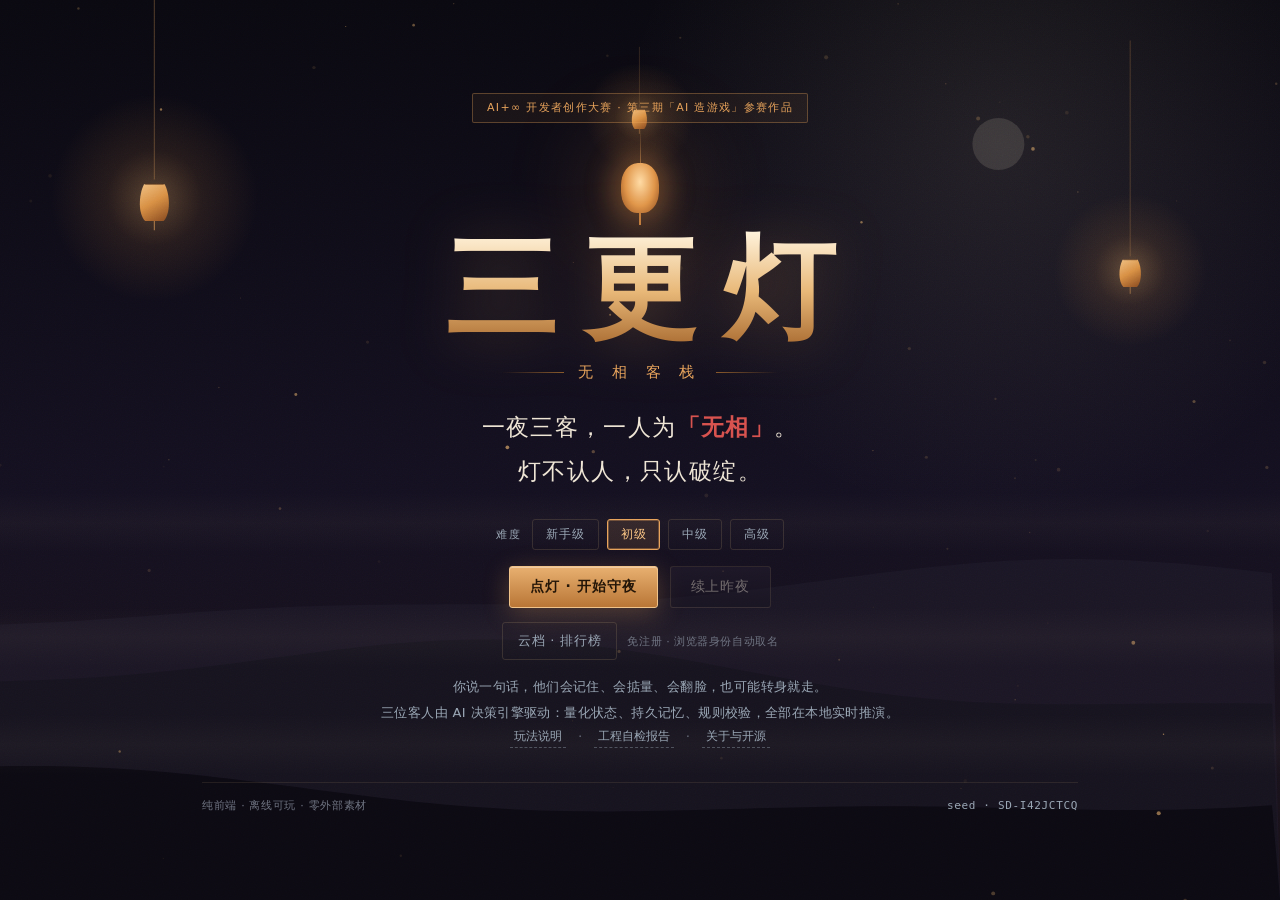
==== commit a78eefc7: "fix(cloud): 对局中补顶栏云档入口，支持中途存档" ====
--- a/cloud-edition/index.html
+++ b/cloud-edition/index.html
@@ -67,6 +67,7 @@
       <span class="tb-tier" id="tb-tier" data-difficulty-tier="basic">初级</span>
       <button class="icon-btn" id="btn-sound" title="音效开关">♪</button>
       <button class="icon-btn" id="btn-ai-toggle" title="AI 决策面板">AI</button>
+      <button class="icon-btn" id="btn-cloud-game" title="云档 · 排行榜">☁</button>
       <button class="icon-btn" id="btn-help" title="玩法">?</button>
     </div>
   </header>
